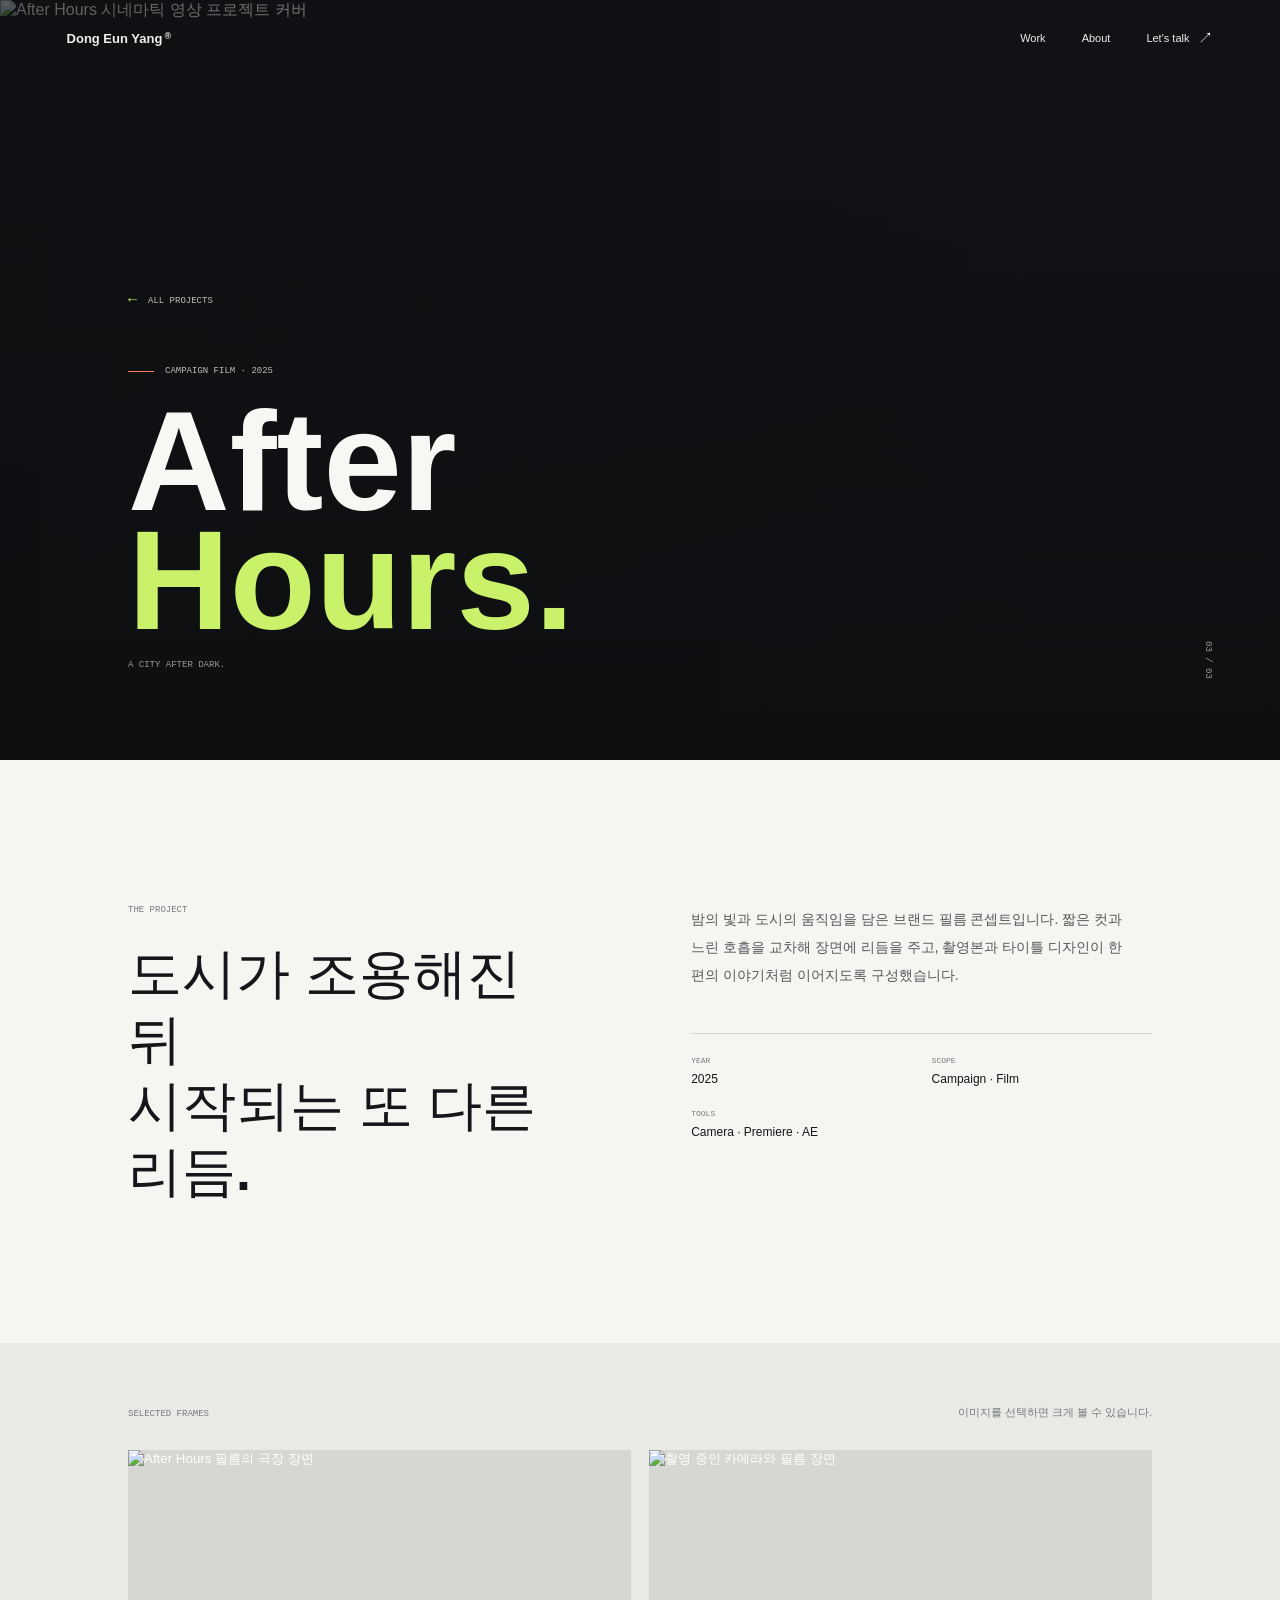
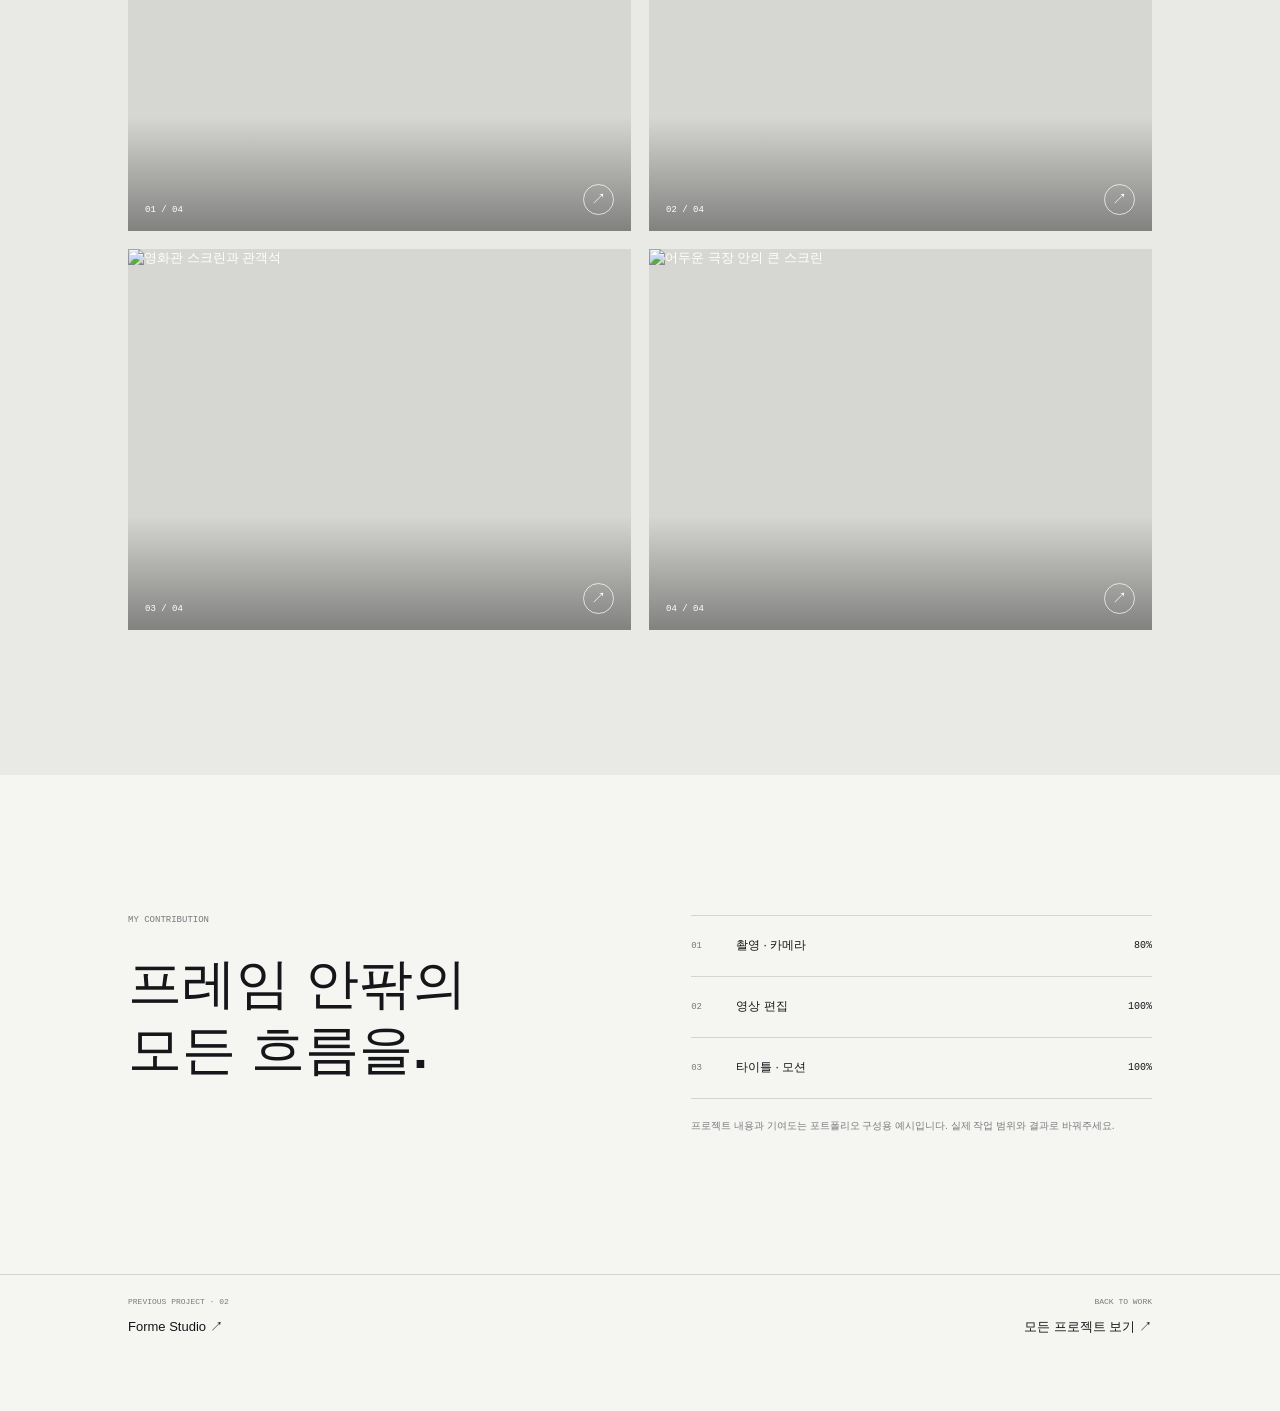
==== project-after-hours.html @ 4b976804 "Add files via upload" ====
<!doctype html>
<html lang="ko">
<head>
  <meta charset="utf-8">
  <meta name="viewport" content="width=device-width, initial-scale=1">
  <meta name="theme-color" content="#111215">
  <title>After Hours — Project / Dong Eun Yang</title>
  <link rel="stylesheet" href="styles.css">
  <link rel="stylesheet" href="project.css">
  <script src="project.js" defer></script>
</head>
<body class="project-page">
  <div class="scroll-progress" aria-hidden="true"></div>
  <header class="site-header"><a class="brand" href="port.html#top">Dong Eun Yang<span>®</span></a><nav class="main-nav" aria-label="주요 메뉴"><a href="port.html#work">Work</a><a href="port.html#about">About</a><a class="nav-contact" href="mailto:hello@yourname.kr">Let's talk <span aria-hidden="true">↗</span></a></nav></header>
  <main>
    <section class="detail-cover">
      <img src="https://images.unsplash.com/photo-1485846234645-a62644f84728?auto=format&fit=crop&w=2000&q=88" alt="After Hours 시네마틱 영상 프로젝트 커버">
      <div class="detail-cover-shade"></div>
      <div class="detail-cover-copy"><a class="back-link" href="port.html#work"><span aria-hidden="true">←</span> ALL PROJECTS</a><p class="eyebrow"><span class="eyebrow-line"></span> CAMPAIGN FILM · 2025</p><h1>After<br><span>Hours.</span></h1><p class="cover-caption">A CITY AFTER DARK.</p></div>
      <span class="cover-index">03 / 03</span>
    </section>
    <section class="detail-overview detail-shell"><div class="overview-heading reveal"><p class="detail-kicker">THE PROJECT</p><h2>도시가 조용해진 뒤<br>시작되는 또 다른 리듬.</h2></div><div class="overview-copy reveal"><p>밤의 빛과 도시의 움직임을 담은 브랜드 필름 콘셉트입니다. 짧은 컷과 느린 호흡을 교차해 장면에 리듬을 주고, 촬영본과 타이틀 디자인이 한 편의 이야기처럼 이어지도록 구성했습니다.</p><div class="project-facts"><div><span>YEAR</span><strong>2025</strong></div><div><span>SCOPE</span><strong>Campaign · Film</strong></div><div><span>TOOLS</span><strong>Camera · Premiere · AE</strong></div></div></div></section>
    <section class="detail-gallery detail-shell" aria-label="프로젝트 이미지 갤러리"><div class="gallery-heading reveal"><p class="detail-kicker">SELECTED FRAMES</p><p>이미지를 선택하면 크게 볼 수 있습니다.</p></div><div class="gallery-grid">
      <button class="gallery-trigger reveal" type="button" data-full="https://images.unsplash.com/photo-1485846234645-a62644f84728?auto=format&fit=crop&w=2200&q=90" data-alt="After Hours 필름의 극장 장면" data-caption="01 — Opening frame"><img src="https://images.unsplash.com/photo-1485846234645-a62644f84728?auto=format&fit=crop&w=1000&q=82" alt="After Hours 필름의 극장 장면" loading="lazy"><span>01 / 04</span><b aria-hidden="true">↗</b></button>
      <button class="gallery-trigger reveal" type="button" data-full="https://images.unsplash.com/photo-1478720568477-152d9b164e26?auto=format&fit=crop&w=2200&q=90" data-alt="촬영 중인 카메라와 필름 장면" data-caption="02 — On set"><img src="https://images.unsplash.com/photo-1478720568477-152d9b164e26?auto=format&fit=crop&w=1000&q=82" alt="촬영 중인 카메라와 필름 장면" loading="lazy"><span>02 / 04</span><b aria-hidden="true">↗</b></button>
      <button class="gallery-trigger reveal" type="button" data-full="https://images.unsplash.com/photo-1485846234645-a62644f84728?auto=format&fit=crop&w=2200&q=90&sat=-25" data-alt="영화관 스크린과 관객석" data-caption="03 — In the theatre"><img src="https://images.unsplash.com/photo-1485846234645-a62644f84728?auto=format&fit=crop&w=1000&q=82&sat=-25" alt="영화관 스크린과 관객석" loading="lazy"><span>03 / 04</span><b aria-hidden="true">↗</b></button>
      <button class="gallery-trigger reveal" type="button" data-full="https://images.unsplash.com/photo-1489599849927-2ee91cede3ba?auto=format&fit=crop&w=2200&q=90" data-alt="어두운 극장 안의 큰 스크린" data-caption="04 — Final sequence"><img src="https://images.unsplash.com/photo-1489599849927-2ee91cede3ba?auto=format&fit=crop&w=1000&q=82" alt="어두운 극장 안의 큰 스크린" loading="lazy"><span>04 / 04</span><b aria-hidden="true">↗</b></button>
    </div></section>
    <section class="contribution detail-shell reveal"><div><p class="detail-kicker">MY CONTRIBUTION</p><h2>프레임 안팎의<br>모든 흐름을.</h2></div><div class="contribution-list"><div><span>01</span><strong>촬영 · 카메라</strong><b>80%</b></div><div><span>02</span><strong>영상 편집</strong><b>100%</b></div><div><span>03</span><strong>타이틀 · 모션</strong><b>100%</b></div><p>프로젝트 내용과 기여도는 포트폴리오 구성용 예시입니다. 실제 작업 범위와 결과로 바꿔주세요.</p></div></section>
    <nav class="detail-next detail-shell" aria-label="프로젝트 이동"><a href="project-forme.html"><span>PREVIOUS PROJECT · 02</span><b>Forme Studio ↗</b></a><a href="port.html#work"><span>BACK TO WORK</span><b>모든 프로젝트 보기 ↗</b></a></nav>
  </main>
  <dialog class="lightbox" aria-label="프로젝트 이미지 크게 보기"><div class="lightbox-bar"><span data-lightbox-count>01 / 04</span><div><button type="button" data-gallery-prev aria-label="이전 이미지">←</button><button type="button" data-gallery-next aria-label="다음 이미지">→</button><button type="button" data-gallery-close aria-label="이미지 닫기">×</button></div></div><figure><img data-lightbox-image alt=""><figcaption data-lightbox-caption></figcaption></figure></dialog>
</body>
</html>
---- styles.css ----
:root {
  color-scheme: light;
  --ink: #151619;
  --paper: #f5f5f2;
  --muted: #777a7d;
  --line: rgba(21, 22, 25, .15);
  --lime: #c9f16a;
  --orange: #f47b55;
  --font: -apple-system, BlinkMacSystemFont, "SF Pro Display", "Pretendard", "Noto Sans KR", sans-serif;
  --mono: "SFMono-Regular", Consolas, "Liberation Mono", monospace;
  scroll-behavior: smooth;
  scroll-padding-top: 80px;
}

* { box-sizing: border-box; }
html { background: var(--paper); }
body { margin: 0; overflow-x: hidden; color: var(--ink); background: var(--paper); font-family: var(--font); -webkit-font-smoothing: antialiased; }
a { color: inherit; text-decoration: none; }
::selection { color: var(--ink); background: var(--lime); }

.scroll-progress { position: fixed; z-index: 30; inset: 0 auto auto 0; width: 100%; height: 2px; background: var(--lime); transform: scaleX(0); transform-origin: left; }
.site-header { position: fixed; z-index: 25; top: 0; left: 0; display: flex; width: 100%; height: 76px; align-items: center; justify-content: space-between; padding: 0 5.2vw; color: #fff; mix-blend-mode: difference; }
.brand { font-size: 13px; font-weight: 700; }
.brand span { padding-left: 2px; font-size: 9px; vertical-align: top; }
.main-nav { display: flex; align-items: center; gap: 36px; font-size: 11px; }
.main-nav a { transition: opacity .2s ease; }
.main-nav a:hover { opacity: .64; }
.nav-contact { display: flex; align-items: center; gap: 9px; }
.nav-contact span { font-size: 15px; }

.immersive { position: relative; height: 500svh; color: #f6f6f3; background: #111215; }
.immersive-pin { position: sticky; z-index: 1; top: 0; height: 100svh; overflow: hidden; background: #111215; }
.scene-canvas { position: absolute; inset: 0; display: block; width: 100%; height: 100%; }
.scene-wash { position: absolute; inset: 0; pointer-events: none; background: linear-gradient(90deg, #111215 0%, rgba(17,18,21,.96) 16%, rgba(17,18,21,.58) 25%, rgba(17,18,21,.12) 39%, rgba(17,18,21,.02) 55%, transparent 72%); }
.scene-hud { position: absolute; top: 50%; right: 5.2vw; display: flex; align-items: center; gap: 11px; color: rgba(246,246,243,.68); font: 9px var(--mono); transform: translateY(-50%); writing-mode: vertical-rl; }
.scene-hud, .scene-scroll-hint { transition: opacity .35s ease; }
.immersive-pin.is-final .scene-hud, .immersive-pin.is-final .scene-scroll-hint { opacity: 0; }
.hud-dot { width: 5px; height: 5px; border-radius: 50%; background: var(--lime); }
.scene-scroll-hint { position: absolute; right: 5.2vw; bottom: 42px; display: flex; align-items: center; gap: 12px; color: rgba(246,246,243,.54); font: 9px var(--mono); }
.scene-scroll-hint i { position: relative; display: block; width: 1px; height: 34px; overflow: hidden; background: rgba(246,246,243,.25); }
.scene-scroll-hint i::after { position: absolute; top: -100%; left: 0; width: 1px; height: 100%; background: var(--lime); content: ""; animation: scroll-line 1.7s ease-in-out infinite; }
.scene-stories { position: absolute; z-index: 3; inset: 0; pointer-events: none; }
.scene-story { position: absolute; inset: 0; display: flex; width: 100%; height: 100%; align-items: center; padding: 84px 10vw 70px; opacity: 0; visibility: hidden; transition: opacity .55s ease, visibility 0s linear .55s; }
.scene-story.is-active { opacity: 1; visibility: visible; transition: opacity .55s ease; }
.story-content { width: min(48vw, 580px); transform: translateY(12px); transition: transform .8s cubic-bezier(.2,.7,.2,1); }
.scene-story.is-active .story-content { transform: translateY(0); }
.eyebrow { display: flex; align-items: center; gap: 11px; margin: 0; color: var(--muted); font: 9px var(--mono); }
.eyebrow-line { display: inline-block; width: 26px; height: 1px; background: var(--orange); }
.scene-start { align-items: flex-end; justify-content: flex-start; padding: 0 8vw 8vh; }
.scene-start .story-content { width: auto; }
.scene-start .eyebrow { color: rgba(246,246,243,.73); font-size: 10px; }
.scene-start .eyebrow b { color: var(--lime); font-weight: 400; }
.scene-note { align-items: flex-end; padding: 0 8vw 11vh; }
.scene-note .story-content { width: min(500px, 44vw); }
.scene-note h1, .scene-note h2 { font-size: clamp(46px, 4vw, 58px); }
.scene-final { align-items: center; padding: 80px 8vw; }
.scene-final .story-content { width: min(720px, 56vw); }
.story-content .eyebrow { color: rgba(246,246,243,.63); }
.story-content h1, .story-content h2 { margin: 22px 0 0; font-size: clamp(58px, 7vw, 94px); font-weight: 600; line-height: .92; letter-spacing: 0; }
.story-content h1 span, .story-content h2 span { color: var(--lime); }
.scene-final h2 { font-size: clamp(40px, 3.6vw, 50px); }
.scene-scroll-track { display: none; }

.section-shell { padding: 150px 10vw; }
.work { background: var(--paper); }
.section-heading { display: grid; grid-template-columns: 1fr 1fr; align-items: start; margin-bottom: 70px; }
.section-heading .eyebrow { padding-top: 11px; }
.section-heading h2, .about-intro h2 { margin: 0; font-size: clamp(42px, 6vw, 80px); line-height: 1.08; font-weight: 550; letter-spacing: 0; }
.section-heading h2 span, .about-intro h2 span { color: #929599; }
.project-grid { display: grid; grid-template-columns: 1fr 1fr; gap: 70px 24px; }
.project-card { display: block; min-width: 0; }
.project-wide { grid-column: 1 / -1; }
.project-image { position: relative; overflow: hidden; aspect-ratio: 1.28; background: #d9d9d5; }
.project-wide .project-image { aspect-ratio: 2.2; }
.project-image::after { position: absolute; inset: 0; border: 1px solid rgba(21,22,25,.06); content: ""; pointer-events: none; }
.project-image img { display: block; width: 100%; height: 100%; object-fit: cover; transition: transform .8s cubic-bezier(.2,.7,.2,1), filter .5s ease; filter: saturate(.84); }
.project-card:hover .project-image img { transform: scale(1.035); filter: saturate(1); }
.project-index { position: absolute; bottom: 20px; left: 22px; color: #fff; font: 9px var(--mono); text-shadow: 0 1px 14px rgba(0,0,0,.5); }
.project-arrow { position: absolute; z-index: 1; top: 18px; right: 18px; display: grid; width: 42px; height: 42px; place-items: center; border-radius: 50%; color: var(--ink); background: rgba(245,245,242,.92); font-size: 17px; transition: color .25s, background .25s, transform .3s; }
.project-card:hover .project-arrow { color: var(--ink); background: var(--lime); transform: rotate(45deg); }
.project-caption { display: flex; align-items: flex-start; justify-content: space-between; gap: 20px; padding-top: 19px; }
.project-caption p { margin: 0 0 7px; color: var(--muted); font: 9px var(--mono); }
.project-caption h3 { margin: 0; font-size: 23px; font-weight: 550; }
.project-caption > span { padding-top: 3px; color: var(--muted); font: 8px var(--mono); text-align: right; }
.sample-note { margin: 58px 0 0; color: #8b8d8e; font: 8px var(--mono); }

.about { display: grid; grid-template-columns: .88fr 1.12fr; gap: 10%; padding-top: 145px; padding-bottom: 160px; background: #e9eae6; }
.profile-layout { display: grid; grid-template-columns: minmax(125px, .78fr) minmax(0, 1.22fr); align-items: stretch; gap: 23px; margin-top: 38px; }
.profile-photo { position: relative; min-width: 0; height: 100%; aspect-ratio: auto; overflow: hidden; margin: 0; background: #c7c9c3; }
.profile-photo::after { position: absolute; inset: 0; border: 1px solid rgba(21,22,25,.12); content: ""; pointer-events: none; }
.profile-photo img { width: 100%; height: 100%; object-fit: cover; object-position: center 34%; filter: saturate(.78); }
.profile-photo figcaption { position: absolute; z-index: 1; right: 0; bottom: 0; left: 0; padding: 9px 7px; color: #fff; background: linear-gradient(transparent, rgba(10,11,12,.72)); font: 7px var(--mono); text-align: center; }
.profile-identity { min-width: 0; }
.profile-identity h2 { margin: 0 0 22px; font-size: clamp(30px, 3.5vw, 48px); line-height: 1.2; font-weight: 550; letter-spacing: 0; word-break: keep-all; }
.profile-mark { position: relative; display: flex; width: min(100%, 330px); min-height: 165px; flex-direction: column; justify-content: space-between; overflow: hidden; margin-top: 42px; padding: 17px 20px; color: var(--paper); background: #17181b; }
.profile-mark::after { position: absolute; right: -40px; bottom: -105px; width: 210px; height: 210px; border: 1px solid rgba(201,241,106,.5); border-radius: 50%; content: ""; }
.profile-mark > span { color: var(--lime); font-size: 84px; font-weight: 600; line-height: .9; }
.profile-mark small { color: rgba(245,245,242,.58); font: 8px/1.7 var(--mono); }
.about-copy { max-width: 540px; margin: 0 0 49px; color: #55595a; font-size: 15px; line-height: 2; word-break: keep-all; }
.profile-facts { display: grid; grid-template-columns: 1fr 1fr; gap: 0 24px; margin: 0 0 42px; border-top: 1px solid var(--line); }
.profile-facts > div { display: flex; min-width: 0; flex-direction: column; gap: 8px; padding: 15px 0; border-bottom: 1px solid var(--line); }
.profile-facts dt { color: var(--muted); font: 8px var(--mono); }
.profile-facts dd { min-width: 0; margin: 0; font-size: 12px; overflow-wrap: anywhere; }
.profile-facts a { transition: color .2s; }
.profile-facts a:hover { color: #777f51; }
.capability-list { border-top: 1px solid var(--line); }
.capability { display: grid; grid-template-columns: 34px minmax(150px, 1fr) minmax(160px, 1.2fr); align-items: center; gap: 12px; min-height: 65px; border-bottom: 1px solid var(--line); }
.capability > span { color: var(--muted); font: 9px var(--mono); }
.capability strong { font-size: 13px; font-weight: 550; }
.capability small { color: var(--muted); font: 8px var(--mono); }

.contact { padding: 115px 10vw 30px; color: #f4f4f1; background: #151619; }
.contact-inner { max-width: 1280px; margin: 0 auto; }
.contact .eyebrow { color: rgba(244,244,241,.56); }
.contact h2 { margin: 62px 0 52px; font-size: clamp(78px, 12vw, 160px); line-height: .82; font-weight: 550; letter-spacing: 0; }
.contact h2 span { color: var(--lime); }
.contact-bottom { display: flex; align-items: flex-end; justify-content: space-between; gap: 28px; }
.contact-bottom p { margin: 0; color: rgba(244,244,241,.67); font-size: 13px; line-height: 1.9; }
.contact-link { display: inline-flex; align-items: center; gap: 30px; padding: 16px 18px; color: var(--ink); background: var(--lime); font: 10px var(--mono); transition: background .2s, transform .2s; }
.contact-link:hover { background: #fff; transform: translateY(-3px); }
.contact-link span { font-size: 16px; }
.footer-meta { display: flex; align-items: center; justify-content: space-between; gap: 20px; margin-top: 140px; padding: 17px 0; border-top: 1px solid rgba(244,244,241,.17); color: rgba(244,244,241,.45); font: 8px var(--mono); }
.reveal { opacity: 0; transform: translateY(28px); transition: opacity .8s ease, transform .8s cubic-bezier(.2,.7,.2,1); }
.reveal.is-visible { opacity: 1; transform: translateY(0); }

@keyframes scroll-line { 0% { top: -100%; } 100% { top: 100%; } }
@media (prefers-reduced-motion: reduce) {
  *, *::before, *::after { scroll-behavior: auto !important; animation-duration: .01ms !important; animation-iteration-count: 1 !important; transition-duration: .01ms !important; }
  .reveal { opacity: 1; transform: none; }
}
@media (max-width: 760px) {
  :root { scroll-padding-top: 64px; }
  .site-header { height: 64px; padding: 0 6vw; }
  .main-nav { gap: 19px; font-size: 10px; }
  .main-nav a:nth-child(2) { display: none; }
  .immersive { height: 500svh; }
  .scene-wash { background: linear-gradient(0deg, #111215 0%, rgba(17,18,21,.87) 32%, rgba(17,18,21,.1) 100%); }
  .scene-story { padding-right: 7vw; padding-left: 7vw; }
  .scene-start { align-items: flex-end; justify-content: center; padding-bottom: 10svh; }
  .scene-start .eyebrow { gap: 7px; font-size: 7px; }
  .scene-start .eyebrow-line { width: 16px; }
  .scene-note { align-items: flex-end; padding-bottom: 12svh; }
  .scene-note .story-content { width: min(100%, 330px); }
  .scene-note h1, .scene-note h2 { font-size: clamp(38px, 10vw, 58px); }
  .scene-final { align-items: flex-end; padding-bottom: 16svh; }
  .scene-final .story-content { width: 100%; }
  .story-content h1, .story-content h2 { margin-top: 17px; font-size: clamp(45px, 12vw, 68px); }
  .scene-final h2 { font-size: clamp(32px, 8.2vw, 48px); }
  .scene-hud { top: 88px; right: 7vw; writing-mode: horizontal-tb; }
  .scene-scroll-hint { right: 7vw; bottom: 25px; font-size: 8px; }
  .scene-scroll-hint i { height: 24px; }
  .section-shell { padding: 95px 7vw; }
  .section-heading { grid-template-columns: 1fr; gap: 26px; margin-bottom: 42px; }
  .section-heading h2, .about-intro h2 { font-size: clamp(42px, 10vw, 62px); }
  .project-grid { grid-template-columns: 1fr; gap: 42px; }
  .project-wide { grid-column: auto; }
  .project-wide .project-image, .project-image { aspect-ratio: 1.18; }
  .project-caption { gap: 10px; }
  .project-caption h3 { font-size: 20px; }
  .project-caption > span { max-width: 120px; line-height: 1.6; }
  .sample-note { margin-top: 40px; font-size: 7px; }
  .about { grid-template-columns: 1fr; gap: 43px; padding-top: 95px; padding-bottom: 104px; }
  .profile-layout { grid-template-columns: minmax(110px, .76fr) minmax(0, 1.24fr); gap: 17px; margin-top: 27px; }
  .profile-identity h2 { margin-bottom: 15px; font-size: clamp(27px, 7.8vw, 36px); }
  .profile-mark { min-height: 116px; margin-top: 0; padding: 12px; }
  .profile-mark > span { font-size: 58px; }
  .profile-mark small { font-size: 6px; }
  .about-copy { margin-bottom: 32px; font-size: 13px; }
  .profile-facts { gap: 0 14px; margin-bottom: 32px; }
  .profile-facts dd { font-size: 10px; }
  .capability { grid-template-columns: 28px minmax(0, 1fr); gap: 9px; min-height: 66px; }
  .capability small { grid-column: 2; grid-row: 2; margin-top: -20px; align-self: end; padding-bottom: 10px; }
  .contact { padding: 87px 7vw 24px; }
  .contact h2 { margin: 55px 0 38px; font-size: clamp(73px, 16vw, 110px); }
  .contact-bottom { align-items: flex-start; flex-direction: column; }
  .footer-meta { flex-wrap: wrap; margin-top: 92px; font-size: 7px; }
  .footer-meta span:nth-child(2) { display: none; }
}
@media (max-width: 380px) {
  .main-nav { gap: 13px; font-size: 9px; }
  .scene-story { padding-bottom: 15svh; }
  .story-content h1, .story-content h2 { font-size: 44px; }
  .scene-final h2 { font-size: 32px; }
  .capability strong { font-size: 12px; }
  .capability small { font-size: 7px; }
}
---- project.css ----
body.project-page {
     background: var(--paper);
     }

.project-page .scroll-progress {
     z-index: 31; 
    }

.project-page .detail-cover {
     position: relative;
      display: flex; 
      min-height: min(760px, 88svh); 
      height: 760px; max-height: 900px; 
      align-items: flex-end; 
      overflow: hidden; 
      padding: 0 10vw 9vh; 
      color: #f7f7f4; 
      background: #111215; 
    }

.detail-cover > img {
     position: absolute; 
     inset: 0;
     width: 100%;
     height: 100%; 
     object-fit: cover;
     opacity: .75; 
    }

.detail-cover-shade { 
    position: absolute;
    inset: 0;
    background: linear-gradient(0deg, rgba(14,15,17,.88), rgba(14,15,17,.12) 75%), linear-gradient(90deg, rgba(14,15,17,.5), transparent 80%);
 }

.detail-cover-copy {
     position: relative;
      z-index: 1; 
      width: 100%;
       max-width: 1260px; 
       margin: 0 auto;
    }

.back-link { 
    display: inline-flex; 
    align-items: center;
    gap: 11px; 
    margin-bottom: 57px;
    color: rgba(247,247,244,.75);
    font: 9px var(--mono);
}
.back-link span { color: var(--lime); font-size: 15px; transition: transform .2s; }
.back-link:hover span { transform: translateX(-4px); }
.detail-cover .eyebrow { color: rgba(247,247,244,.75); }
.detail-cover h1 { margin: 27px 0 20px; font-size: clamp(72px, 11vw, 150px); font-weight: 550; line-height: .84; letter-spacing: 0; }
.detail-cover h1 span { color: var(--lime); }
.cover-caption, .cover-index { color: rgba(247,247,244,.6); font: 9px var(--mono); }
.cover-index { position: absolute; z-index: 1; right: 5.2vw; bottom: 9vh; writing-mode: vertical-rl; }
.detail-shell { padding-right: 10vw; padding-left: 10vw; }
.detail-overview { display: grid; grid-template-columns: 1fr 1fr; gap: 10%; padding-top: 145px; padding-bottom: 138px; }
.detail-kicker { margin: 0 0 25px; color: var(--muted); font: 9px var(--mono); }
.overview-heading h2, .contribution h2 { margin: 0; font-size: clamp(35px, 4.2vw, 56px); font-weight: 550; line-height: 1.23; letter-spacing: 0; word-break: keep-all; }
.overview-copy > p { max-width: 570px; margin: 0 0 44px; color: #56595a; font-size: 14px; line-height: 2; word-break: keep-all; }
.project-facts { display: grid; grid-template-columns: 1fr 1fr; gap: 23px 20px; padding-top: 22px; border-top: 1px solid var(--line); }
.project-facts div { display: flex; flex-direction: column; gap: 7px; }
.project-facts span { color: var(--muted); font: 8px var(--mono); }
.project-facts strong { font-size: 12px; font-weight: 500; }
.detail-gallery { padding-top: 62px; padding-bottom: 145px; background: #e9eae6; }
.gallery-heading { display: flex; align-items: baseline; justify-content: space-between; gap: 20px; margin-bottom: 30px; }
.gallery-heading p { margin: 0; }
.gallery-heading > p:last-child { color: var(--muted); font-size: 11px; }
.gallery-grid { display: grid; grid-template-columns: 1fr 1fr; gap: 18px; }
.gallery-trigger { position: relative; display: block; min-width: 0; overflow: hidden; padding: 0; border: 0; color: #fff; background: #d6d7d2; aspect-ratio: 1.32; cursor: zoom-in; text-align: left; }
.gallery-trigger::after { position: absolute; inset: 0; background: linear-gradient(0deg, rgba(12,13,14,.42), transparent 30%); content: ""; pointer-events: none; }
.gallery-trigger img { display: block; width: 100%; height: 100%; object-fit: cover; transition: transform .7s cubic-bezier(.2,.7,.2,1); }
.gallery-trigger:hover img, .gallery-trigger:focus-visible img { transform: scale(1.04); }
.gallery-trigger > span, .gallery-trigger > b { position: absolute; z-index: 1; bottom: 16px; font: 9px var(--mono); }
.gallery-trigger > span { left: 17px; }
.gallery-trigger > b { right: 17px; display: grid; width: 31px; height: 31px; place-items: center; border: 1px solid rgba(255,255,255,.7); border-radius: 50%; font-size: 15px; font-weight: 400; transition: color .2s, background .2s; }
.gallery-trigger:hover > b, .gallery-trigger:focus-visible > b { color: var(--ink); background: var(--lime); }
.contribution { display: grid; grid-template-columns: 1fr 1fr; gap: 10%; padding-top: 140px; padding-bottom: 140px; }
.contribution-list { border-top: 1px solid var(--line); }
.contribution-list > div { display: grid; grid-template-columns: 35px 1fr 48px; align-items: center; gap: 10px; min-height: 61px; border-bottom: 1px solid var(--line); }
.contribution-list > div span { color: var(--muted); font: 9px var(--mono); }
.contribution-list > div strong { font-size: 12px; font-weight: 500; }
.contribution-list > div b { justify-self: end; font: 10px var(--mono); }
.contribution-list > p { margin: 18px 0 0; color: var(--muted); font-size: 10px; line-height: 1.7; word-break: keep-all; }
.detail-next { display: flex; justify-content: space-between; gap: 24px; padding-top: 22px; padding-bottom: 75px; border-top: 1px solid var(--line); }
.detail-next a { display: flex; flex-direction: column; gap: 12px; }
.detail-next a:last-child { text-align: right; }
.detail-next a span { color: var(--muted); font: 8px var(--mono); }
.detail-next a b { font-size: 13px; font-weight: 500; transition: color .2s; }
.detail-next a:hover b { color: #747c53; }

.lightbox { position: fixed; width: min(92vw, 1480px); max-width: none; height: min(92svh, 1000px); max-height: none; padding: 18px 22px 22px; border: 1px solid rgba(255,255,255,.13); color: #f5f5f2; background: #17181b; }
.lightbox::backdrop { background: rgba(8,9,10,.88); backdrop-filter: blur(14px); }
.lightbox[open] { display: flex; flex-direction: column; animation: modal-in .22s ease-out both; }
.lightbox-bar { display: flex; align-items: center; justify-content: space-between; min-height: 43px; color: rgba(245,245,242,.67); font: 9px var(--mono); }
.lightbox-bar > div { display: flex; gap: 8px; }
.lightbox-bar button { display: grid; width: 36px; height: 36px; place-items: center; border: 1px solid rgba(245,245,242,.25); border-radius: 50%; color: #f5f5f2; background: transparent; cursor: pointer; font: 16px var(--font); transition: color .2s, background .2s, border-color .2s; }
.lightbox-bar button:hover { border-color: var(--lime); color: var(--ink); background: var(--lime); }
.lightbox figure { display: flex; flex: 1; min-height: 0; flex-direction: column; align-items: center; justify-content: center; margin: 8px 0 0; }
.lightbox figure img { display: block; width: 100%; height: calc(100% - 34px); object-fit: contain; }
.lightbox figcaption { padding-top: 12px; color: rgba(245,245,242,.67); font: 9px var(--mono); }
.reveal { opacity: 0; transform: translateY(24px); transition: opacity .7s ease, transform .7s cubic-bezier(.2,.7,.2,1); }
.reveal.is-visible { opacity: 1; transform: translateY(0); }
@keyframes modal-in { from { opacity: 0; transform: scale(.985); } to { opacity: 1; transform: scale(1); } }
@media (prefers-reduced-motion: reduce) { .reveal { opacity: 1; transform: none; } }
@media (max-width: 760px) {
  .project-page .detail-cover { min-height: 700px; height: 88svh; max-height: 820px; padding: 0 7vw 8vh; }
  .detail-cover > img { object-position: center; }
  .detail-cover h1 { font-size: clamp(70px, 15vw, 108px); }
  .back-link { margin-bottom: 39px; }
  .cover-index { right: 7vw; bottom: 8vh; }
  .detail-shell { padding-right: 7vw; padding-left: 7vw; }
  .detail-overview, .contribution { grid-template-columns: 1fr; gap: 38px; padding-top: 92px; padding-bottom: 90px; }
  .overview-heading h2, .contribution h2 { font-size: 38px; }
  .overview-copy > p { margin-bottom: 32px; font-size: 13px; }
  .project-facts { gap: 20px 12px; }
  .project-facts strong { font-size: 11px; }
  .detail-gallery { padding-top: 48px; padding-bottom: 90px; }
  .gallery-heading { align-items: flex-start; flex-direction: column; gap: 5px; margin-bottom: 20px; }
  .gallery-grid { gap: 9px; }
  .gallery-trigger { aspect-ratio: .9; }
  .gallery-trigger > span { left: 9px; bottom: 11px; font-size: 7px; }
  .gallery-trigger > b { right: 8px; bottom: 8px; width: 26px; height: 26px; }
  .contribution-list > div { min-height: 56px; }
  .detail-next { padding-top: 17px; padding-bottom: 52px; }
  .detail-next a b { font-size: 11px; }
  .lightbox { width: 100vw; height: 100svh; padding: 12px; border: 0; }
  .lightbox figure img { height: calc(100% - 42px); }
}
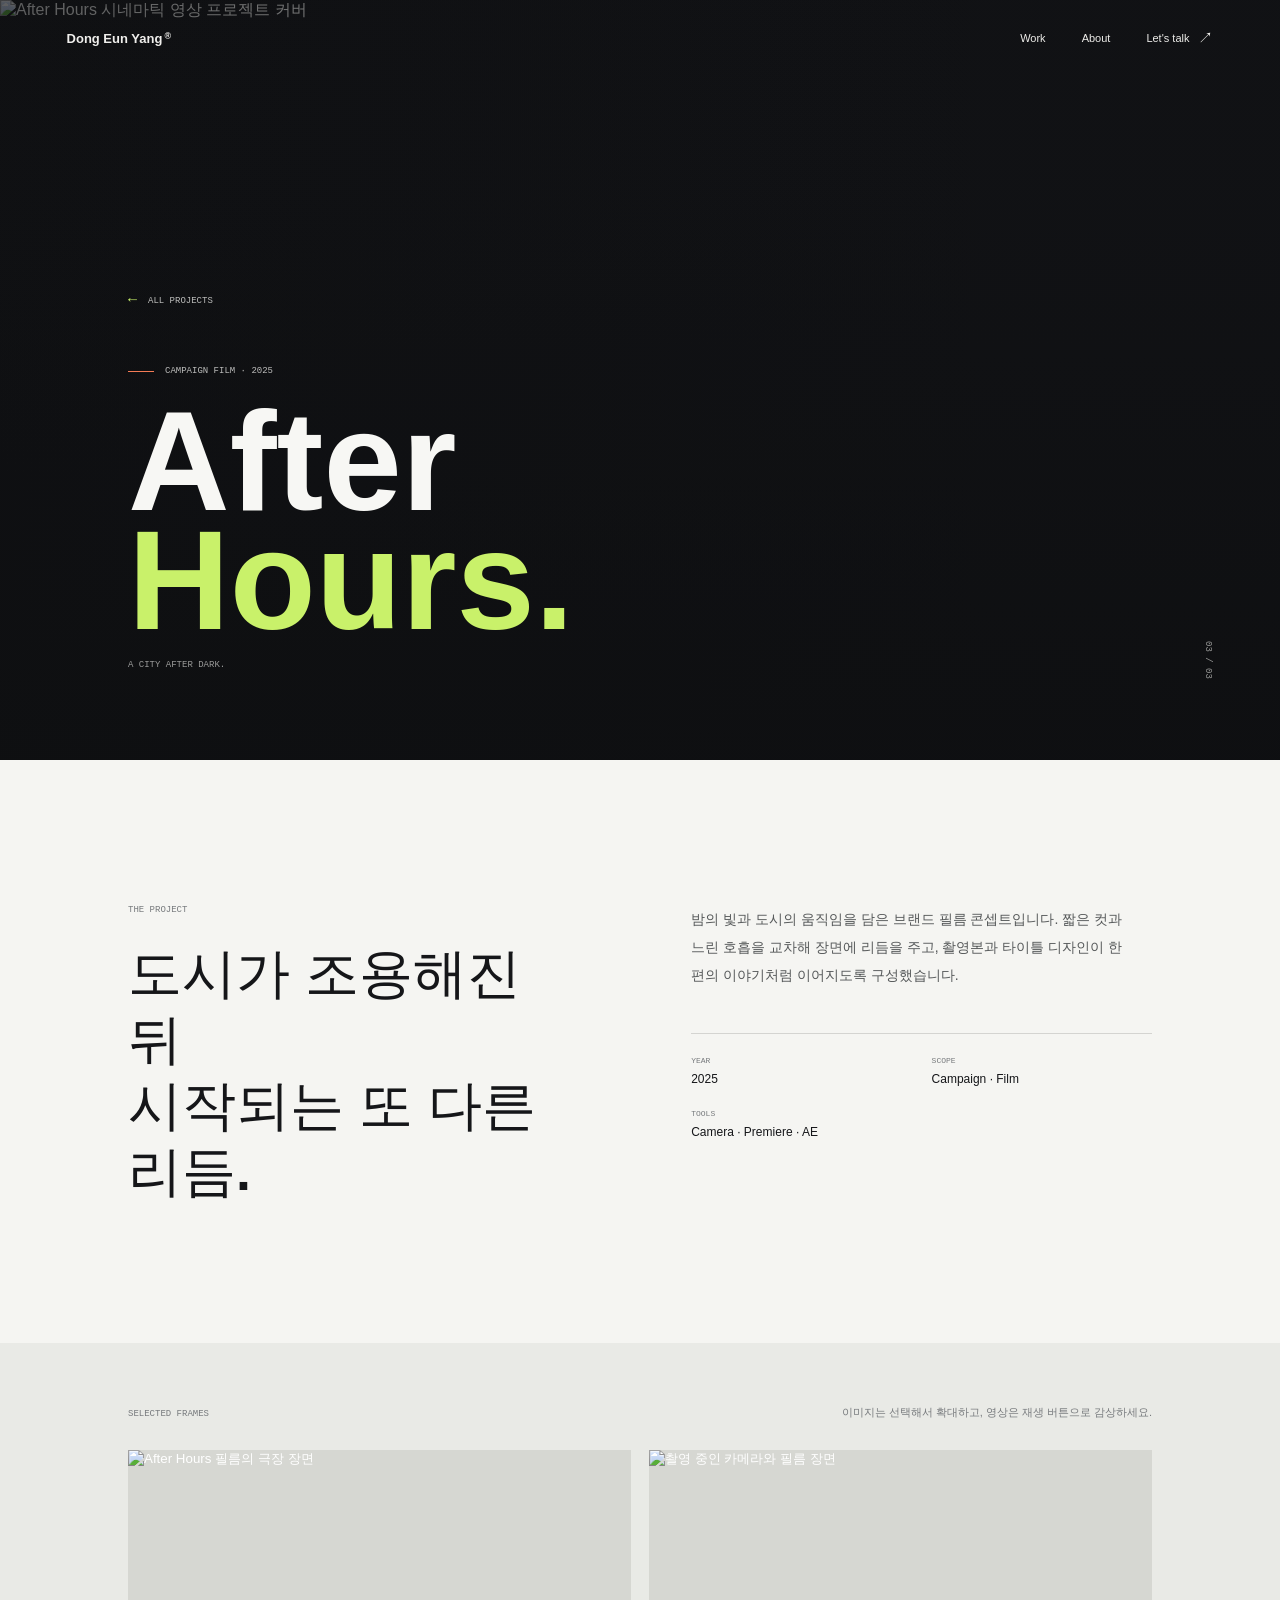
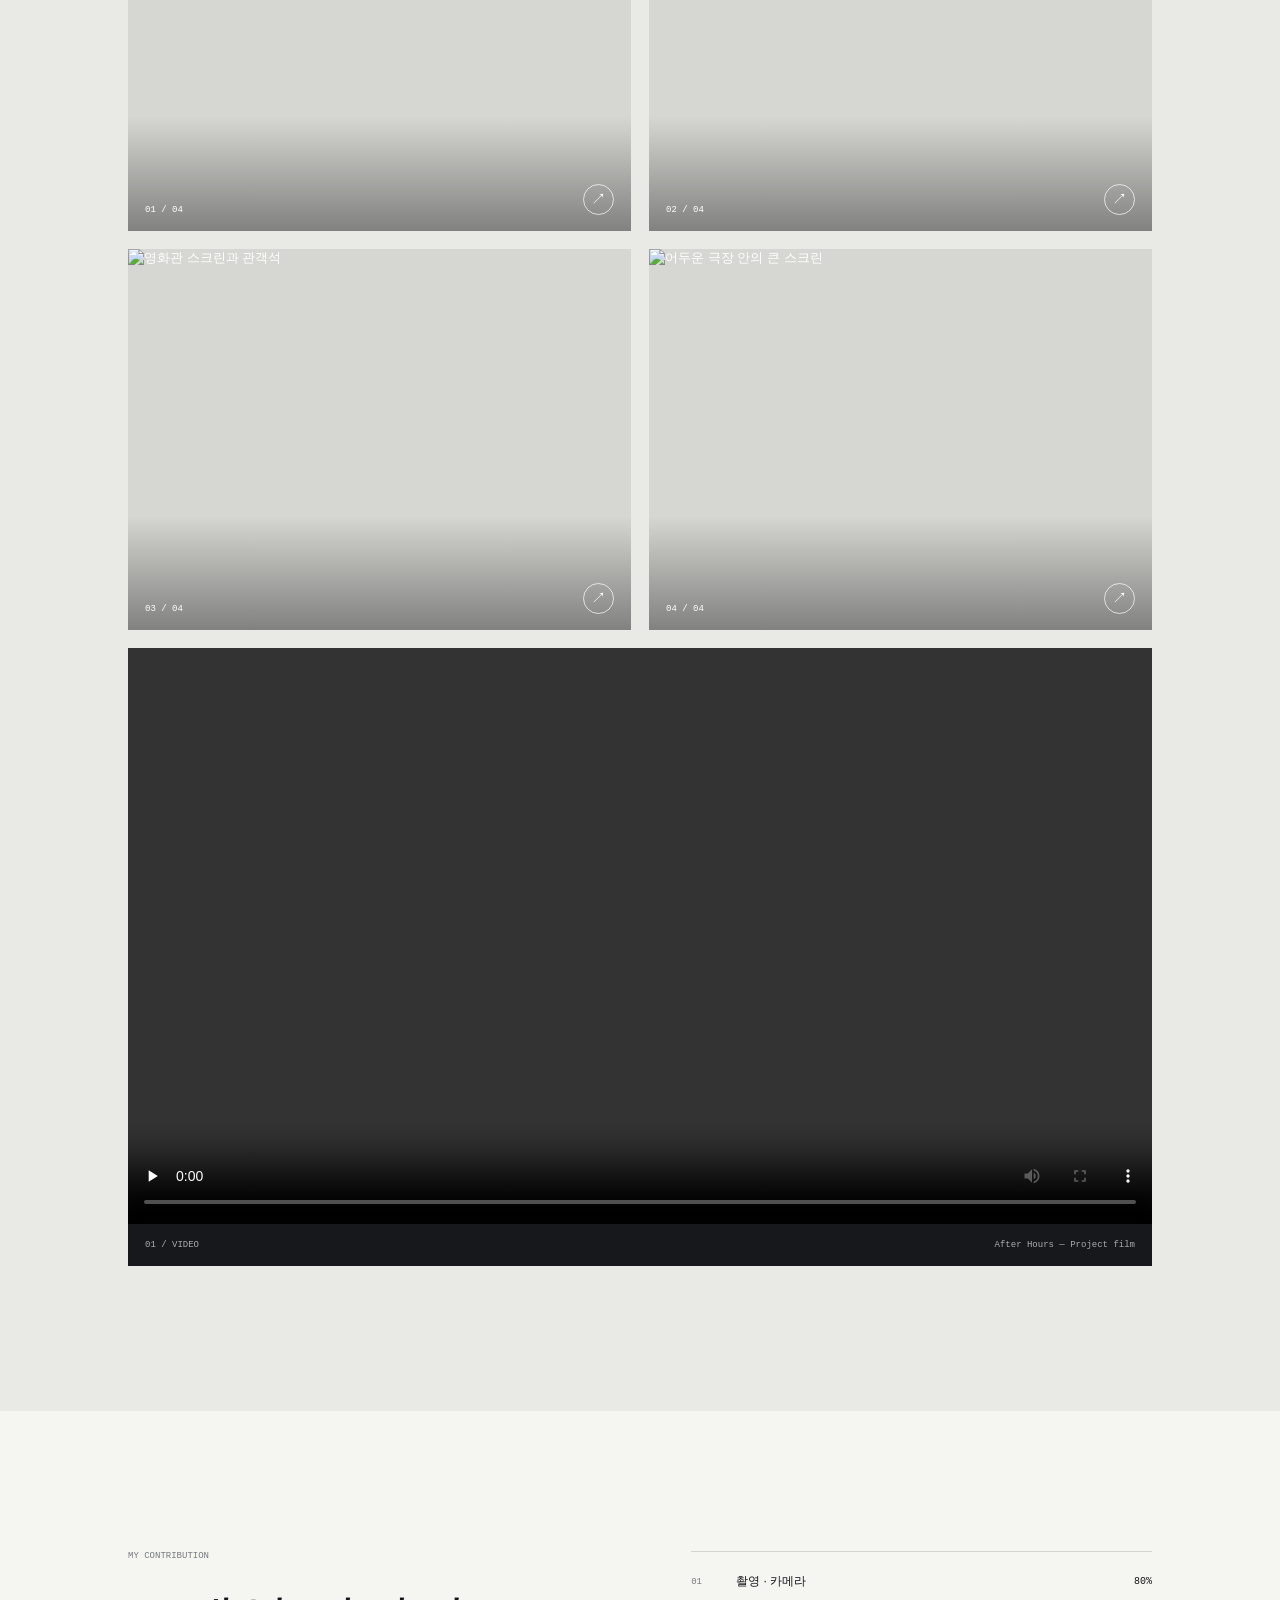
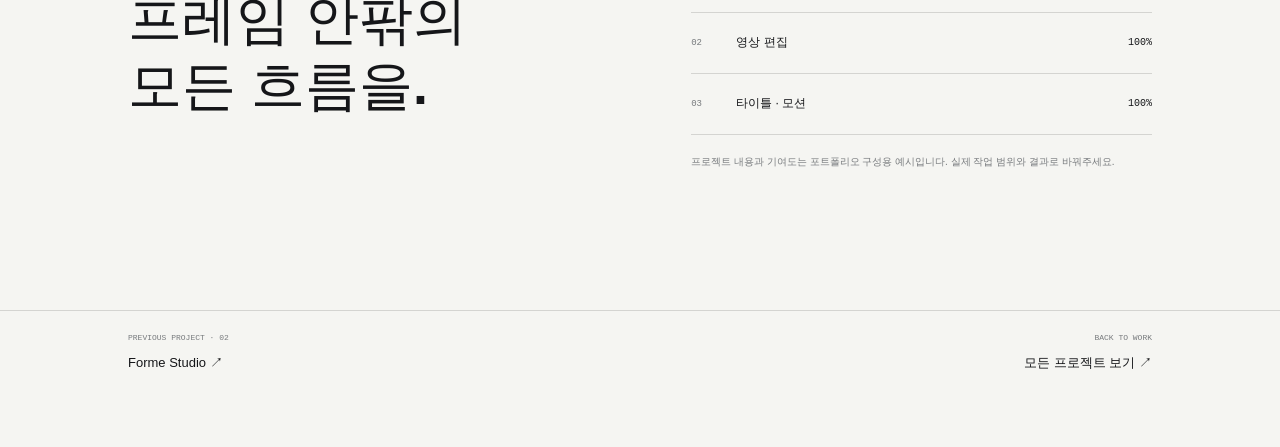
==== commit c6a8aa20: "Add files via upload" ====
--- a/project-after-hours.html
+++ b/project-after-hours.html
@@ -20,11 +20,19 @@
       <span class="cover-index">03 / 03</span>
     </section>
     <section class="detail-overview detail-shell"><div class="overview-heading reveal"><p class="detail-kicker">THE PROJECT</p><h2>도시가 조용해진 뒤<br>시작되는 또 다른 리듬.</h2></div><div class="overview-copy reveal"><p>밤의 빛과 도시의 움직임을 담은 브랜드 필름 콘셉트입니다. 짧은 컷과 느린 호흡을 교차해 장면에 리듬을 주고, 촬영본과 타이틀 디자인이 한 편의 이야기처럼 이어지도록 구성했습니다.</p><div class="project-facts"><div><span>YEAR</span><strong>2025</strong></div><div><span>SCOPE</span><strong>Campaign · Film</strong></div><div><span>TOOLS</span><strong>Camera · Premiere · AE</strong></div></div></div></section>
-    <section class="detail-gallery detail-shell" aria-label="프로젝트 이미지 갤러리"><div class="gallery-heading reveal"><p class="detail-kicker">SELECTED FRAMES</p><p>이미지를 선택하면 크게 볼 수 있습니다.</p></div><div class="gallery-grid">
+    <section class="detail-gallery detail-shell" aria-label="프로젝트 이미지 및 영상 갤러리"><div class="gallery-heading reveal"><p class="detail-kicker">SELECTED FRAMES</p><p>이미지는 선택해서 확대하고, 영상은 재생 버튼으로 감상하세요.</p></div><div class="gallery-grid">
       <button class="gallery-trigger reveal" type="button" data-full="https://images.unsplash.com/photo-1485846234645-a62644f84728?auto=format&fit=crop&w=2200&q=90" data-alt="After Hours 필름의 극장 장면" data-caption="01 — Opening frame"><img src="https://images.unsplash.com/photo-1485846234645-a62644f84728?auto=format&fit=crop&w=1000&q=82" alt="After Hours 필름의 극장 장면" loading="lazy"><span>01 / 04</span><b aria-hidden="true">↗</b></button>
       <button class="gallery-trigger reveal" type="button" data-full="https://images.unsplash.com/photo-1478720568477-152d9b164e26?auto=format&fit=crop&w=2200&q=90" data-alt="촬영 중인 카메라와 필름 장면" data-caption="02 — On set"><img src="https://images.unsplash.com/photo-1478720568477-152d9b164e26?auto=format&fit=crop&w=1000&q=82" alt="촬영 중인 카메라와 필름 장면" loading="lazy"><span>02 / 04</span><b aria-hidden="true">↗</b></button>
       <button class="gallery-trigger reveal" type="button" data-full="https://images.unsplash.com/photo-1485846234645-a62644f84728?auto=format&fit=crop&w=2200&q=90&sat=-25" data-alt="영화관 스크린과 관객석" data-caption="03 — In the theatre"><img src="https://images.unsplash.com/photo-1485846234645-a62644f84728?auto=format&fit=crop&w=1000&q=82&sat=-25" alt="영화관 스크린과 관객석" loading="lazy"><span>03 / 04</span><b aria-hidden="true">↗</b></button>
       <button class="gallery-trigger reveal" type="button" data-full="https://images.unsplash.com/photo-1489599849927-2ee91cede3ba?auto=format&fit=crop&w=2200&q=90" data-alt="어두운 극장 안의 큰 스크린" data-caption="04 — Final sequence"><img src="https://images.unsplash.com/photo-1489599849927-2ee91cede3ba?auto=format&fit=crop&w=1000&q=82" alt="어두운 극장 안의 큰 스크린" loading="lazy"><span>04 / 04</span><b aria-hidden="true">↗</b></button>
+      <figure class="gallery-video reveal">
+        <!-- 영상 파일을 같은 폴더에 넣고 아래 src를 실제 파일명으로 변경하세요. -->
+        <video controls playsinline preload="none" aria-label="After Hours 프로젝트 영상">
+          <source src="project-video.mp4" type="video/mp4">
+          이 브라우저는 영상 재생을 지원하지 않습니다.
+        </video>
+        <figcaption><span>01 / VIDEO</span><span>After Hours — Project film</span></figcaption>
+      </figure>
     </div></section>
     <section class="contribution detail-shell reveal"><div><p class="detail-kicker">MY CONTRIBUTION</p><h2>프레임 안팎의<br>모든 흐름을.</h2></div><div class="contribution-list"><div><span>01</span><strong>촬영 · 카메라</strong><b>80%</b></div><div><span>02</span><strong>영상 편집</strong><b>100%</b></div><div><span>03</span><strong>타이틀 · 모션</strong><b>100%</b></div><p>프로젝트 내용과 기여도는 포트폴리오 구성용 예시입니다. 실제 작업 범위와 결과로 바꿔주세요.</p></div></section>
     <nav class="detail-next detail-shell" aria-label="프로젝트 이동"><a href="project-forme.html"><span>PREVIOUS PROJECT · 02</span><b>Forme Studio ↗</b></a><a href="port.html#work"><span>BACK TO WORK</span><b>모든 프로젝트 보기 ↗</b></a></nav>
--- a/styles.css
+++ b/styles.css
@@ -84,7 +84,7 @@
 .project-caption > span { padding-top: 3px; color: var(--muted); font: 8px var(--mono); text-align: right; }
 .sample-note { margin: 58px 0 0; color: #8b8d8e; font: 8px var(--mono); }
 
-.about { display: grid; grid-template-columns: .88fr 1.12fr; gap: 10%; padding-top: 145px; padding-bottom: 160px; background: #e9eae6; }
+.about { display: grid; grid-template-columns: .88fr 1.12fr; gap: 80px 10%; padding-top: 145px; padding-bottom: 160px; background: #e9eae6; }
 .profile-layout { display: grid; grid-template-columns: minmax(125px, .78fr) minmax(0, 1.22fr); align-items: stretch; gap: 23px; margin-top: 38px; }
 .profile-photo { position: relative; min-width: 0; height: 100%; aspect-ratio: auto; overflow: hidden; margin: 0; background: #c7c9c3; }
 .profile-photo::after { position: absolute; inset: 0; border: 1px solid rgba(21,22,25,.12); content: ""; pointer-events: none; }
@@ -108,6 +108,33 @@
 .capability > span { color: var(--muted); font: 9px var(--mono); }
 .capability strong { font-size: 13px; font-weight: 550; }
 .capability small { color: var(--muted); font: 8px var(--mono); }
+
+.toolkit { grid-column: 1 / -1; display: grid; grid-template-columns: .8fr 1.2fr; align-items: start; gap: clamp(36px, 5vw, 80px); min-width: 0; margin-top: 20px; padding: clamp(28px, 4vw, 60px); color: var(--paper); background: #17181b; }
+.toolkit-intro, .toolkit-skills { min-width: 0; }
+.toolkit .eyebrow { color: rgba(245,245,242,.55); }
+.toolkit .eyebrow-line { background: var(--lime); }
+.toolkit h3 { margin: 36px 0 23px; font-size: clamp(30px, 3.1vw, 46px); font-weight: 550; line-height: 1.25; word-break: keep-all; }
+.toolkit h3 span { color: var(--lime); }
+.toolkit-copy { margin: 0; color: rgba(245,245,242,.6); font-size: 12px; line-height: 1.9; word-break: keep-all; }
+.toolkit-signature { margin-top: 92px; }
+.toolkit-signature > span { display: flex; align-items: baseline; gap: 13px; color: var(--lime); font: 80px/1 var(--mono); letter-spacing: -5px; }
+.toolkit-signature small { color: rgba(245,245,242,.55); font: 9px var(--mono); letter-spacing: 0; }
+.toolkit-signature p { margin: 17px 0 0; color: rgba(245,245,242,.4); font: 8px/1.8 var(--mono); }
+.toolkit-legend { display: flex; justify-content: space-between; gap: 12px; padding-bottom: 19px; color: rgba(245,245,242,.5); font: 8px/1.6 var(--mono); }
+.toolkit-legend > span:last-child { text-align: right; }
+.tool-list { margin: 0; padding: 0; list-style: none; }
+.tool-item { display: grid; grid-template-columns: 18px 38px minmax(0, 1fr) 72px; align-items: center; gap: 10px 14px; padding: 19px 0 21px; border-top: 1px solid rgba(245,245,242,.15); }
+.tool-index { color: rgba(245,245,242,.4); font: 8px var(--mono); }
+.tool-symbol { display: grid; width: 38px; height: 38px; place-items: center; border: 1px solid rgba(201,241,106,.25); color: var(--lime); background: rgba(201,241,106,.05); font: 15px var(--mono); letter-spacing: -1px; transition: color .25s ease, background .25s ease, border-color .25s ease; }
+.tool-name h4 { margin: 0; font-size: 15px; font-weight: 500; }
+.tool-name p { margin: 6px 0 0; color: rgba(245,245,242,.45); font: 7px/1.5 var(--mono); letter-spacing: .4px; }
+.tool-percent { justify-self: end; white-space: nowrap; font: 30px/1 var(--mono); letter-spacing: -1.5px; font-variant-numeric: tabular-nums; }
+.tool-percent small { margin-left: 3px; color: rgba(245,245,242,.45); font-size: 11px; letter-spacing: 0; }
+.tool-meter { position: relative; grid-column: 3 / -1; height: 4px; overflow: hidden; background: rgba(245,245,242,.12); }
+.tool-meter > span { display: block; width: 100%; height: 100%; background: var(--lime); transform: scaleX(var(--tool-level, 1)); transform-origin: left; transition: transform 1.2s cubic-bezier(.2,.7,.2,1) .15s; }
+.tool-meter::after { position: absolute; inset: 0; background: repeating-linear-gradient(to right, transparent 0, transparent calc(10% - 2px), #17181b calc(10% - 2px), #17181b 10%); content: ""; pointer-events: none; }
+.tool-item.reveal:not(.is-visible) .tool-meter > span { transform: scaleX(0); }
+.tool-item:hover .tool-symbol { border-color: var(--lime); color: #17181b; background: var(--lime); }
 
 .contact { padding: 115px 10vw 30px; color: #f4f4f1; background: #151619; }
 .contact-inner { max-width: 1280px; margin: 0 auto; }
@@ -170,6 +197,18 @@
   .profile-facts dd { font-size: 10px; }
   .capability { grid-template-columns: 28px minmax(0, 1fr); gap: 9px; min-height: 66px; }
   .capability small { grid-column: 2; grid-row: 2; margin-top: -20px; align-self: end; padding-bottom: 10px; }
+  .toolkit { grid-template-columns: 1fr; gap: 35px; margin-top: 7px; padding: 28px 22px; }
+  .toolkit-intro { position: relative; }
+  .toolkit h3 { max-width: 340px; margin: 25px 0 18px; font-size: clamp(30px, 6.8vw, 42px); }
+  .toolkit-copy { max-width: 360px; font-size: 11px; }
+  .toolkit-signature { display: none; }
+  .toolkit-legend { padding-bottom: 15px; font-size: 7px; }
+  .tool-item { grid-template-columns: 14px 34px minmax(0, 1fr) 62px; gap: 9px 10px; padding: 17px 0 19px; }
+  .tool-symbol { width: 34px; height: 34px; font-size: 13px; }
+  .tool-name h4 { font-size: 13px; }
+  .tool-name p { margin-top: 5px; font-size: 6px; letter-spacing: 0; }
+  .tool-percent { font-size: 27px; }
+  .tool-percent small { font-size: 10px; }
   .contact { padding: 87px 7vw 24px; }
   .contact h2 { margin: 55px 0 38px; font-size: clamp(73px, 16vw, 110px); }
   .contact-bottom { align-items: flex-start; flex-direction: column; }
@@ -181,6 +220,11 @@
   .scene-story { padding-bottom: 15svh; }
   .story-content h1, .story-content h2 { font-size: 44px; }
   .scene-final h2 { font-size: 32px; }
+  .toolkit { padding-right: 17px; padding-left: 17px; }
+  .tool-item { grid-template-columns: 30px minmax(0, 1fr) 60px; column-gap: 10px; }
+  .tool-index { display: none; }
+  .tool-symbol { width: 30px; height: 32px; font-size: 12px; }
+  .tool-meter { grid-column: 2 / -1; }
   .capability strong { font-size: 12px; }
   .capability small { font-size: 7px; }
 }
--- a/project.css
+++ b/project.css
@@ -78,6 +78,9 @@
 .gallery-trigger > span { left: 17px; }
 .gallery-trigger > b { right: 17px; display: grid; width: 31px; height: 31px; place-items: center; border: 1px solid rgba(255,255,255,.7); border-radius: 50%; font-size: 15px; font-weight: 400; transition: color .2s, background .2s; }
 .gallery-trigger:hover > b, .gallery-trigger:focus-visible > b { color: var(--ink); background: var(--lime); }
+.gallery-video { grid-column: 1 / -1; min-width: 0; margin: 0; color: #f5f5f2; background: #17181b; }
+.gallery-video video { display: block; width: 100%; aspect-ratio: 16 / 9; object-fit: contain; background: #111215; }
+.gallery-video figcaption { display: flex; align-items: center; justify-content: space-between; gap: 16px; padding: 16px 17px; color: rgba(245,245,242,.67); font: 9px var(--mono); }
 .contribution { display: grid; grid-template-columns: 1fr 1fr; gap: 10%; padding-top: 140px; padding-bottom: 140px; }
 .contribution-list { border-top: 1px solid var(--line); }
 .contribution-list > div { display: grid; grid-template-columns: 35px 1fr 48px; align-items: center; gap: 10px; min-height: 61px; border-bottom: 1px solid var(--line); }
@@ -121,6 +124,7 @@
   .detail-gallery { padding-top: 48px; padding-bottom: 90px; }
   .gallery-heading { align-items: flex-start; flex-direction: column; gap: 5px; margin-bottom: 20px; }
   .gallery-grid { gap: 9px; }
+  .gallery-video figcaption { padding: 12px; font-size: 8px; }
   .gallery-trigger { aspect-ratio: .9; }
   .gallery-trigger > span { left: 9px; bottom: 11px; font-size: 7px; }
   .gallery-trigger > b { right: 8px; bottom: 8px; width: 26px; height: 26px; }
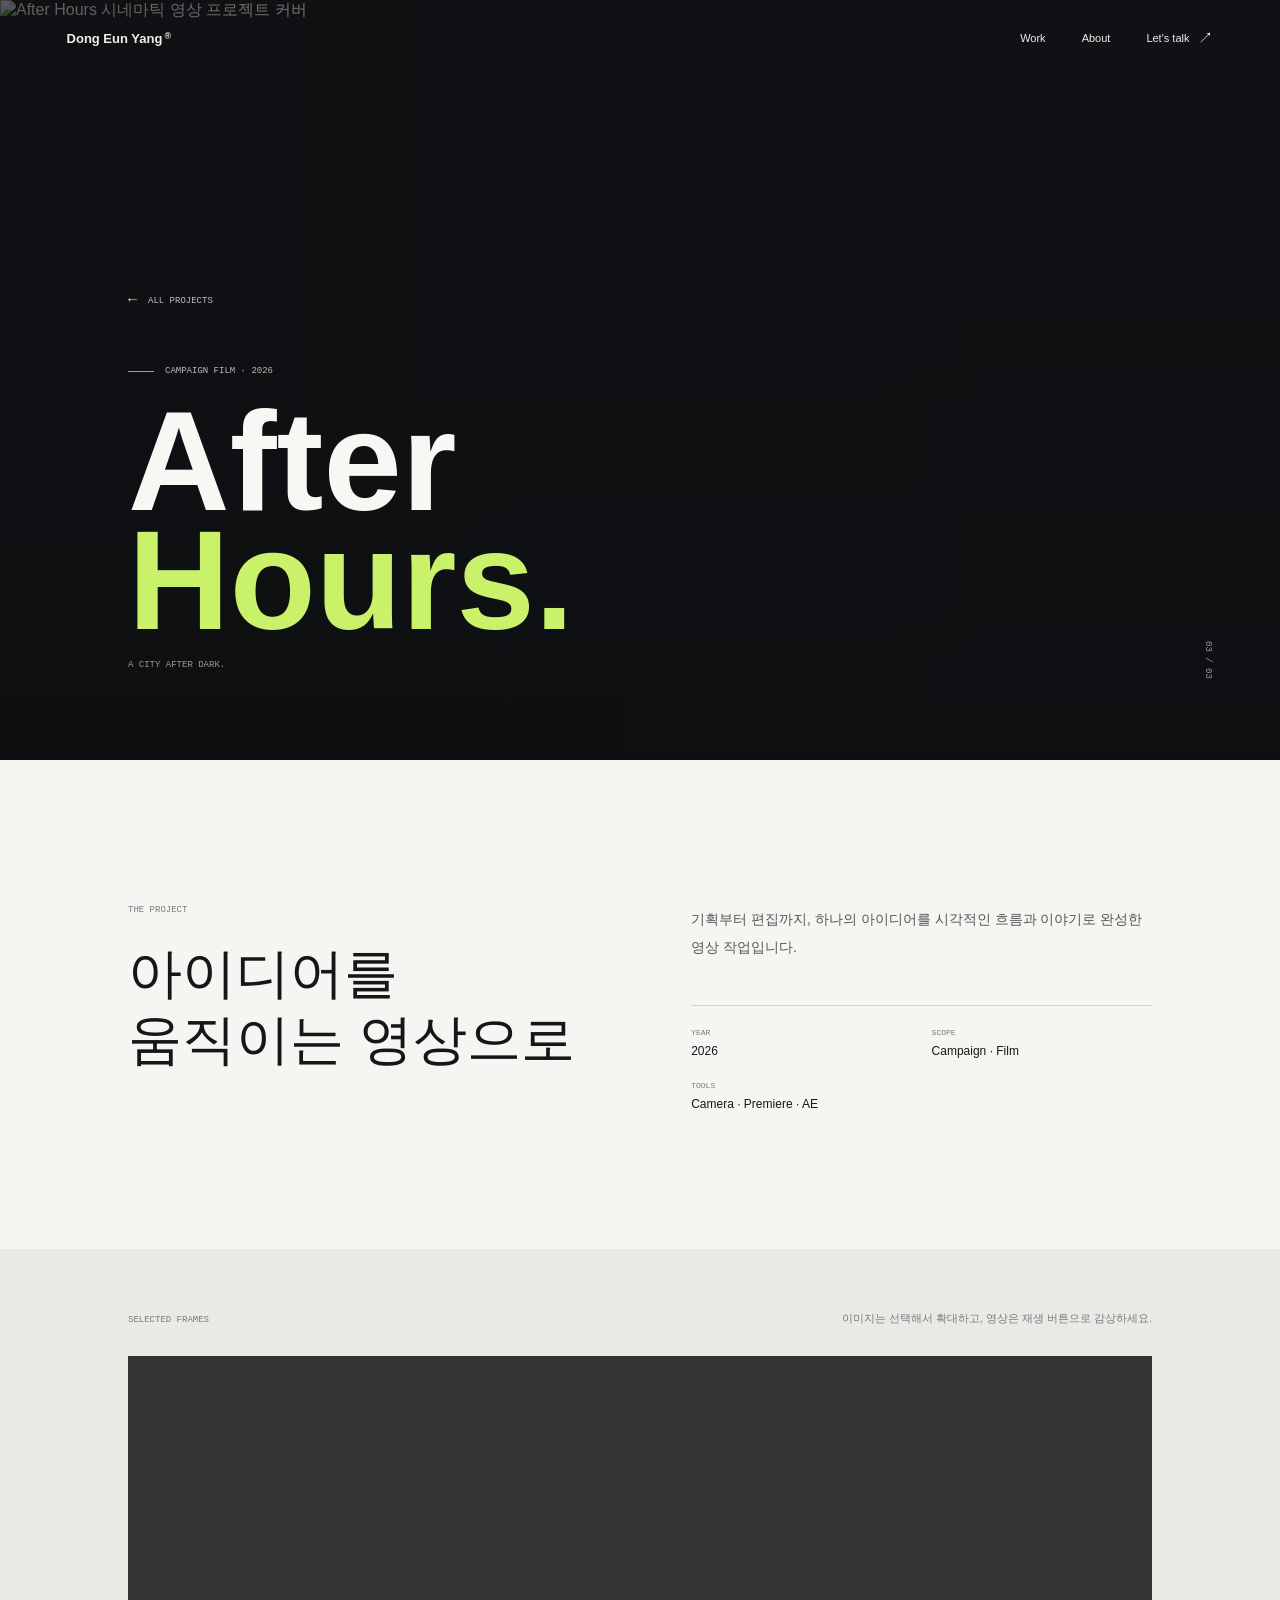
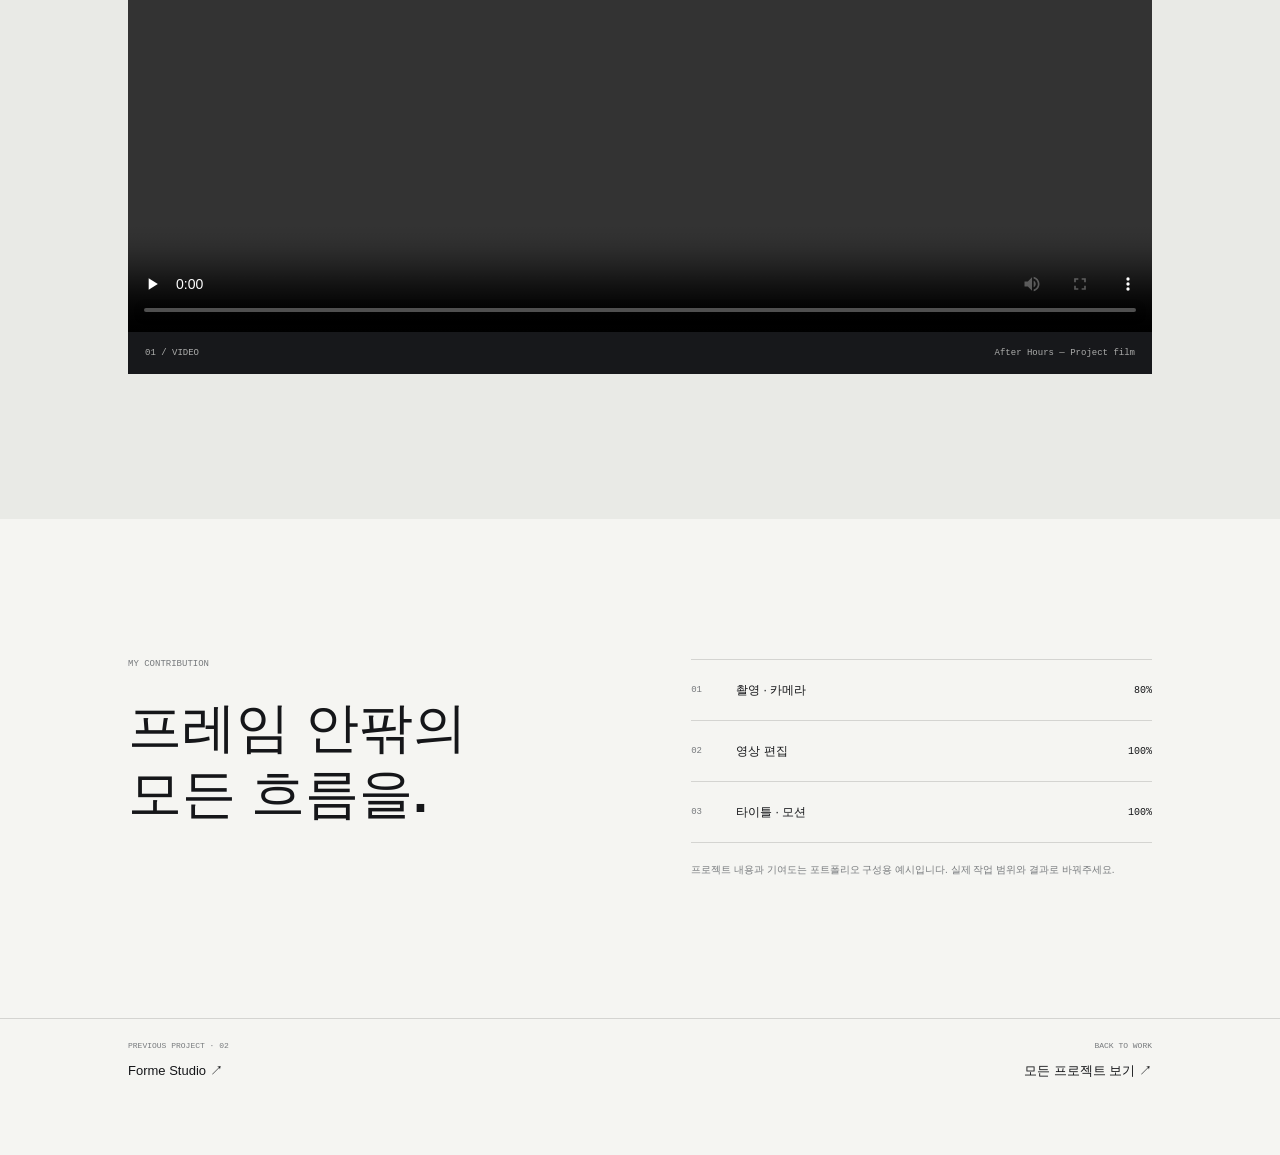
==== commit 21971ff5: "Add files via upload" ====
--- a/project-after-hours.html
+++ b/project-after-hours.html
@@ -11,20 +11,17 @@
 </head>
 <body class="project-page">
   <div class="scroll-progress" aria-hidden="true"></div>
-  <header class="site-header"><a class="brand" href="port.html#top">Dong Eun Yang<span>®</span></a><nav class="main-nav" aria-label="주요 메뉴"><a href="port.html#work">Work</a><a href="port.html#about">About</a><a class="nav-contact" href="mailto:hello@yourname.kr">Let's talk <span aria-hidden="true">↗</span></a></nav></header>
+  <header class="site-header"><a class="brand" href="index.html#top">Dong Eun Yang<span>®</span></a><nav class="main-nav" aria-label="주요 메뉴"><a href="index.html#work">Work</a><a href="index.html#about">About</a><a class="nav-contact" href="mailto:hello@yourname.kr">Let's talk <span aria-hidden="true">↗</span></a></nav></header>
   <main>
     <section class="detail-cover">
       <img src="https://images.unsplash.com/photo-1485846234645-a62644f84728?auto=format&fit=crop&w=2000&q=88" alt="After Hours 시네마틱 영상 프로젝트 커버">
       <div class="detail-cover-shade"></div>
-      <div class="detail-cover-copy"><a class="back-link" href="port.html#work"><span aria-hidden="true">←</span> ALL PROJECTS</a><p class="eyebrow"><span class="eyebrow-line"></span> CAMPAIGN FILM · 2025</p><h1>After<br><span>Hours.</span></h1><p class="cover-caption">A CITY AFTER DARK.</p></div>
+      <div class="detail-cover-copy"><a class="back-link" href="index.html#work"><span aria-hidden="true">←</span> ALL PROJECTS</a><p class="eyebrow"><span class="eyebrow-line"></span> CAMPAIGN FILM · 2026</p><h1>After<br><span>Hours.</span></h1><p class="cover-caption">A CITY AFTER DARK.</p></div>
       <span class="cover-index">03 / 03</span>
     </section>
-    <section class="detail-overview detail-shell"><div class="overview-heading reveal"><p class="detail-kicker">THE PROJECT</p><h2>도시가 조용해진 뒤<br>시작되는 또 다른 리듬.</h2></div><div class="overview-copy reveal"><p>밤의 빛과 도시의 움직임을 담은 브랜드 필름 콘셉트입니다. 짧은 컷과 느린 호흡을 교차해 장면에 리듬을 주고, 촬영본과 타이틀 디자인이 한 편의 이야기처럼 이어지도록 구성했습니다.</p><div class="project-facts"><div><span>YEAR</span><strong>2025</strong></div><div><span>SCOPE</span><strong>Campaign · Film</strong></div><div><span>TOOLS</span><strong>Camera · Premiere · AE</strong></div></div></div></section>
+    <section class="detail-overview detail-shell"><div class="overview-heading reveal"><p class="detail-kicker">THE PROJECT</p><h2>아이디어를<br>움직이는 영상으로</h2></div><div class="overview-copy reveal"><p>기획부터 편집까지, 하나의 아이디어를 시각적인 흐름과 이야기로 완성한 영상 작업입니다.</p><div class="project-facts"><div><span>YEAR</span><strong>2026</strong></div><div><span>SCOPE</span><strong>Campaign · Film</strong></div><div><span>TOOLS</span><strong>Camera · Premiere · AE</strong></div></div></div></section>
     <section class="detail-gallery detail-shell" aria-label="프로젝트 이미지 및 영상 갤러리"><div class="gallery-heading reveal"><p class="detail-kicker">SELECTED FRAMES</p><p>이미지는 선택해서 확대하고, 영상은 재생 버튼으로 감상하세요.</p></div><div class="gallery-grid">
-      <button class="gallery-trigger reveal" type="button" data-full="https://images.unsplash.com/photo-1485846234645-a62644f84728?auto=format&fit=crop&w=2200&q=90" data-alt="After Hours 필름의 극장 장면" data-caption="01 — Opening frame"><img src="https://images.unsplash.com/photo-1485846234645-a62644f84728?auto=format&fit=crop&w=1000&q=82" alt="After Hours 필름의 극장 장면" loading="lazy"><span>01 / 04</span><b aria-hidden="true">↗</b></button>
-      <button class="gallery-trigger reveal" type="button" data-full="https://images.unsplash.com/photo-1478720568477-152d9b164e26?auto=format&fit=crop&w=2200&q=90" data-alt="촬영 중인 카메라와 필름 장면" data-caption="02 — On set"><img src="https://images.unsplash.com/photo-1478720568477-152d9b164e26?auto=format&fit=crop&w=1000&q=82" alt="촬영 중인 카메라와 필름 장면" loading="lazy"><span>02 / 04</span><b aria-hidden="true">↗</b></button>
-      <button class="gallery-trigger reveal" type="button" data-full="https://images.unsplash.com/photo-1485846234645-a62644f84728?auto=format&fit=crop&w=2200&q=90&sat=-25" data-alt="영화관 스크린과 관객석" data-caption="03 — In the theatre"><img src="https://images.unsplash.com/photo-1485846234645-a62644f84728?auto=format&fit=crop&w=1000&q=82&sat=-25" alt="영화관 스크린과 관객석" loading="lazy"><span>03 / 04</span><b aria-hidden="true">↗</b></button>
-      <button class="gallery-trigger reveal" type="button" data-full="https://images.unsplash.com/photo-1489599849927-2ee91cede3ba?auto=format&fit=crop&w=2200&q=90" data-alt="어두운 극장 안의 큰 스크린" data-caption="04 — Final sequence"><img src="https://images.unsplash.com/photo-1489599849927-2ee91cede3ba?auto=format&fit=crop&w=1000&q=82" alt="어두운 극장 안의 큰 스크린" loading="lazy"><span>04 / 04</span><b aria-hidden="true">↗</b></button>
+      
       <figure class="gallery-video reveal">
         <!-- 영상 파일을 같은 폴더에 넣고 아래 src를 실제 파일명으로 변경하세요. -->
         <video controls playsinline preload="none" aria-label="After Hours 프로젝트 영상">
@@ -35,7 +32,7 @@
       </figure>
     </div></section>
     <section class="contribution detail-shell reveal"><div><p class="detail-kicker">MY CONTRIBUTION</p><h2>프레임 안팎의<br>모든 흐름을.</h2></div><div class="contribution-list"><div><span>01</span><strong>촬영 · 카메라</strong><b>80%</b></div><div><span>02</span><strong>영상 편집</strong><b>100%</b></div><div><span>03</span><strong>타이틀 · 모션</strong><b>100%</b></div><p>프로젝트 내용과 기여도는 포트폴리오 구성용 예시입니다. 실제 작업 범위와 결과로 바꿔주세요.</p></div></section>
-    <nav class="detail-next detail-shell" aria-label="프로젝트 이동"><a href="project-forme.html"><span>PREVIOUS PROJECT · 02</span><b>Forme Studio ↗</b></a><a href="port.html#work"><span>BACK TO WORK</span><b>모든 프로젝트 보기 ↗</b></a></nav>
+    <nav class="detail-next detail-shell" aria-label="프로젝트 이동"><a href="project-forme.html"><span>PREVIOUS PROJECT · 02</span><b>Forme Studio ↗</b></a><a href="index.html#work"><span>BACK TO WORK</span><b>모든 프로젝트 보기 ↗</b></a></nav>
   </main>
   <dialog class="lightbox" aria-label="프로젝트 이미지 크게 보기"><div class="lightbox-bar"><span data-lightbox-count>01 / 04</span><div><button type="button" data-gallery-prev aria-label="이전 이미지">←</button><button type="button" data-gallery-next aria-label="다음 이미지">→</button><button type="button" data-gallery-close aria-label="이미지 닫기">×</button></div></div><figure><img data-lightbox-image alt=""><figcaption data-lightbox-caption></figcaption></figure></dialog>
 </body>
